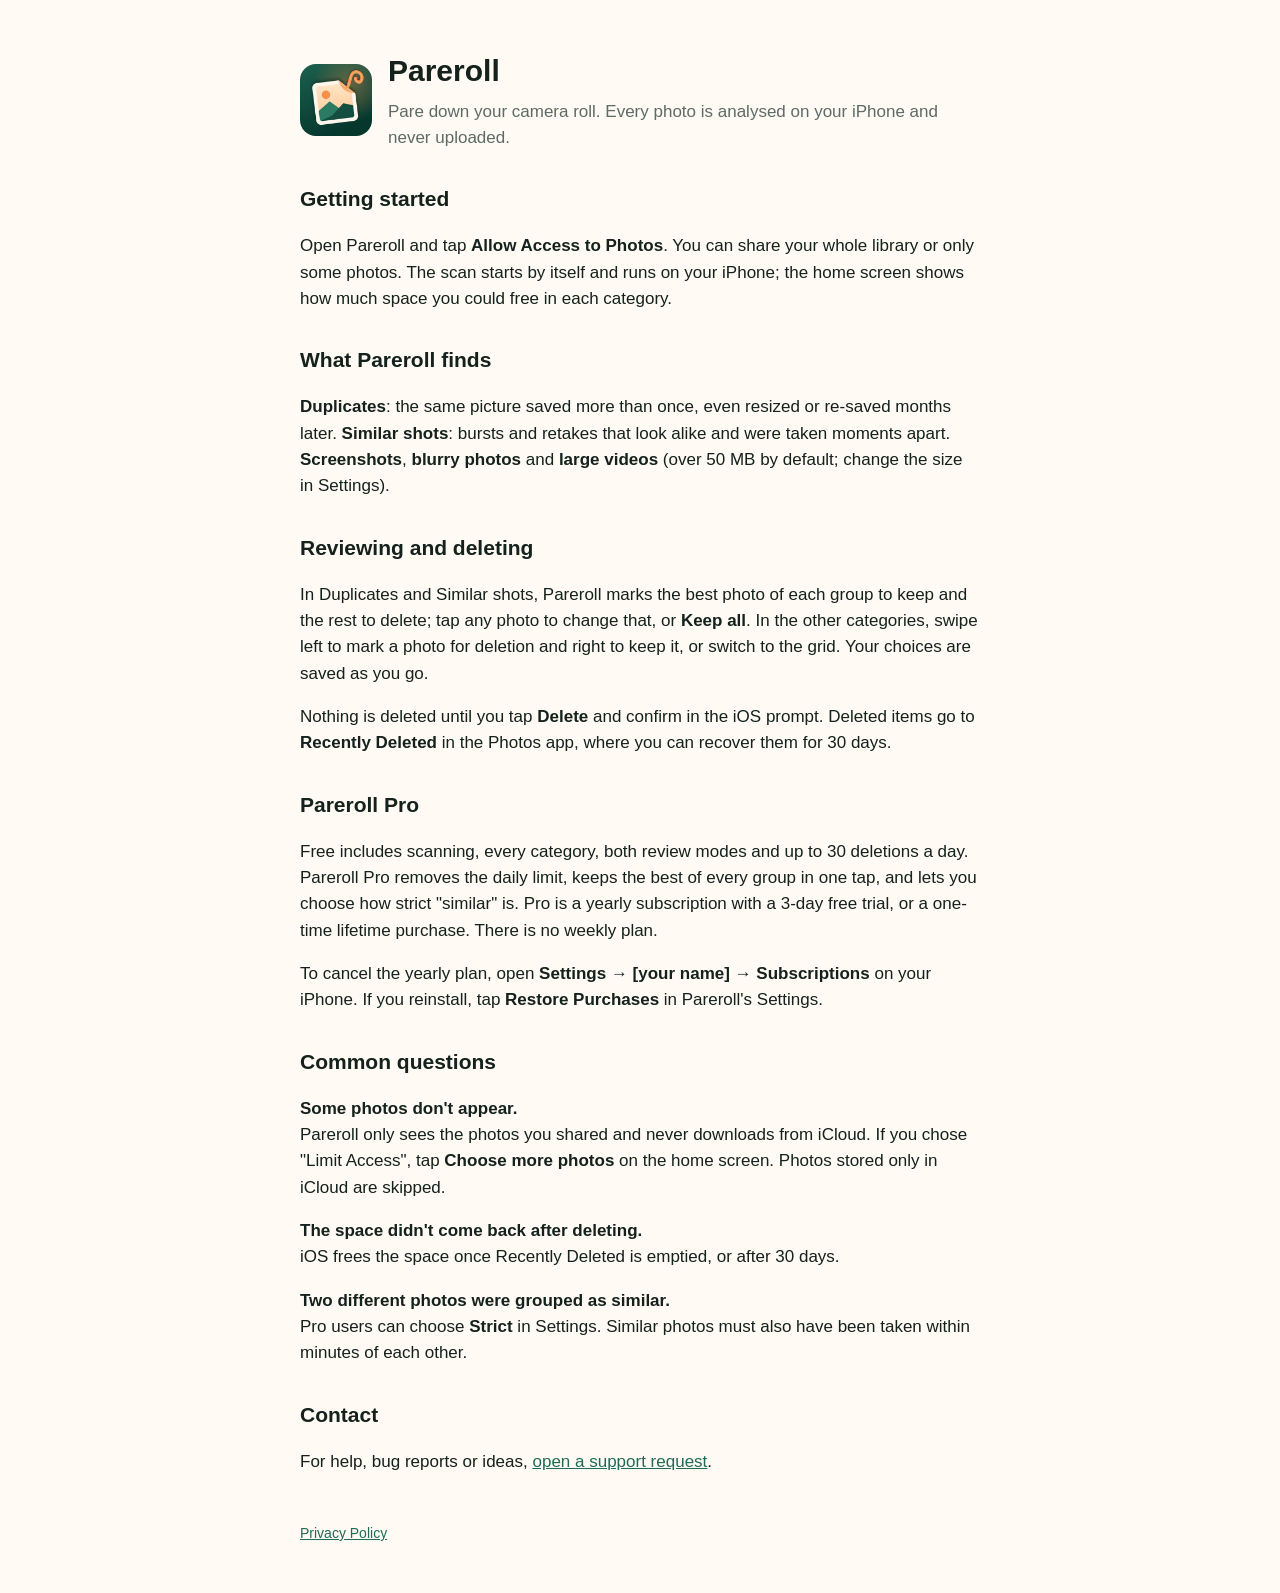
==== index.html @ f3784696 "Add Pareroll support and privacy pages Co-Authored-By: Claude Opus 5.5 <noreply@anthropic.com>" ====
<!doctype html>
<html lang="en">
<head>
<meta charset="utf-8"><meta name="viewport" content="width=device-width, initial-scale=1">
<title>Pareroll Support</title>
<link rel="stylesheet" href="style.css">
</head>
<body><main>
<header><img src="icon.png" alt="Pareroll icon"><div><h1>Pareroll</h1><p class="sub">Pare down your camera roll. Every photo is analysed on your iPhone and never uploaded.</p></div></header>

<h2>Getting started</h2>
<p>Open Pareroll and tap <strong>Allow Access to Photos</strong>. You can share your whole library or only some photos. The scan starts by itself and runs on your iPhone; the home screen shows how much space you could free in each category.</p>

<h2>What Pareroll finds</h2>
<p><strong>Duplicates</strong>: the same picture saved more than once, even resized or re-saved months later. <strong>Similar shots</strong>: bursts and retakes that look alike and were taken moments apart. <strong>Screenshots</strong>, <strong>blurry photos</strong> and <strong>large videos</strong> (over 50 MB by default; change the size in Settings).</p>

<h2>Reviewing and deleting</h2>
<p>In Duplicates and Similar shots, Pareroll marks the best photo of each group to keep and the rest to delete; tap any photo to change that, or <strong>Keep all</strong>. In the other categories, swipe left to mark a photo for deletion and right to keep it, or switch to the grid. Your choices are saved as you go.</p>
<p>Nothing is deleted until you tap <strong>Delete</strong> and confirm in the iOS prompt. Deleted items go to <strong>Recently Deleted</strong> in the Photos app, where you can recover them for 30 days.</p>

<h2>Pareroll Pro</h2>
<p>Free includes scanning, every category, both review modes and up to 30 deletions a day. Pareroll Pro removes the daily limit, keeps the best of every group in one tap, and lets you choose how strict "similar" is. Pro is a yearly subscription with a 3-day free trial, or a one-time lifetime purchase. There is no weekly plan.</p>
<p>To cancel the yearly plan, open <strong>Settings → [your name] → Subscriptions</strong> on your iPhone. If you reinstall, tap <strong>Restore Purchases</strong> in Pareroll's Settings.</p>

<h2>Common questions</h2>
<p><strong>Some photos don't appear.</strong><br>Pareroll only sees the photos you shared and never downloads from iCloud. If you chose "Limit Access", tap <strong>Choose more photos</strong> on the home screen. Photos stored only in iCloud are skipped.</p>
<p><strong>The space didn't come back after deleting.</strong><br>iOS frees the space once Recently Deleted is emptied, or after 30 days.</p>
<p><strong>Two different photos were grouped as similar.</strong><br>Pro users can choose <strong>Strict</strong> in Settings. Similar photos must also have been taken within minutes of each other.</p>

<h2>Contact</h2>
<p>For help, bug reports or ideas, <a href="https://github.com/abdeljalil1/pareroll-site/issues/new">open a support request</a>.</p>

<footer><a href="privacy.html">Privacy Policy</a></footer>
</main></body>
</html>
---- style.css ----
:root { --bg: #fffaf3; --text: #14211d; --muted: #5d6b66; --accent: #1f6b57; }
@media (prefers-color-scheme: dark) { :root { --bg: #0f1d19; --text: #f6efe5; --muted: #a5b3ad; --accent: #f5904a; } }
body { margin: 0; background: var(--bg); color: var(--text); font: 17px/1.55 -apple-system, BlinkMacSystemFont, "Segoe UI", sans-serif; }
main { max-width: 680px; margin: 0 auto; padding: 48px 16px; }
header { display: flex; align-items: center; gap: 16px; margin-bottom: 32px; }
header img { width: 72px; height: 72px; border-radius: 16px; }
h1 { margin: 0; font-size: 30px; }
h2 { margin-top: 32px; font-size: 21px; }
p.sub { margin: 4px 0 0; color: var(--muted); }
a { color: var(--accent); }
footer { margin-top: 48px; color: var(--muted); font-size: 14px; }
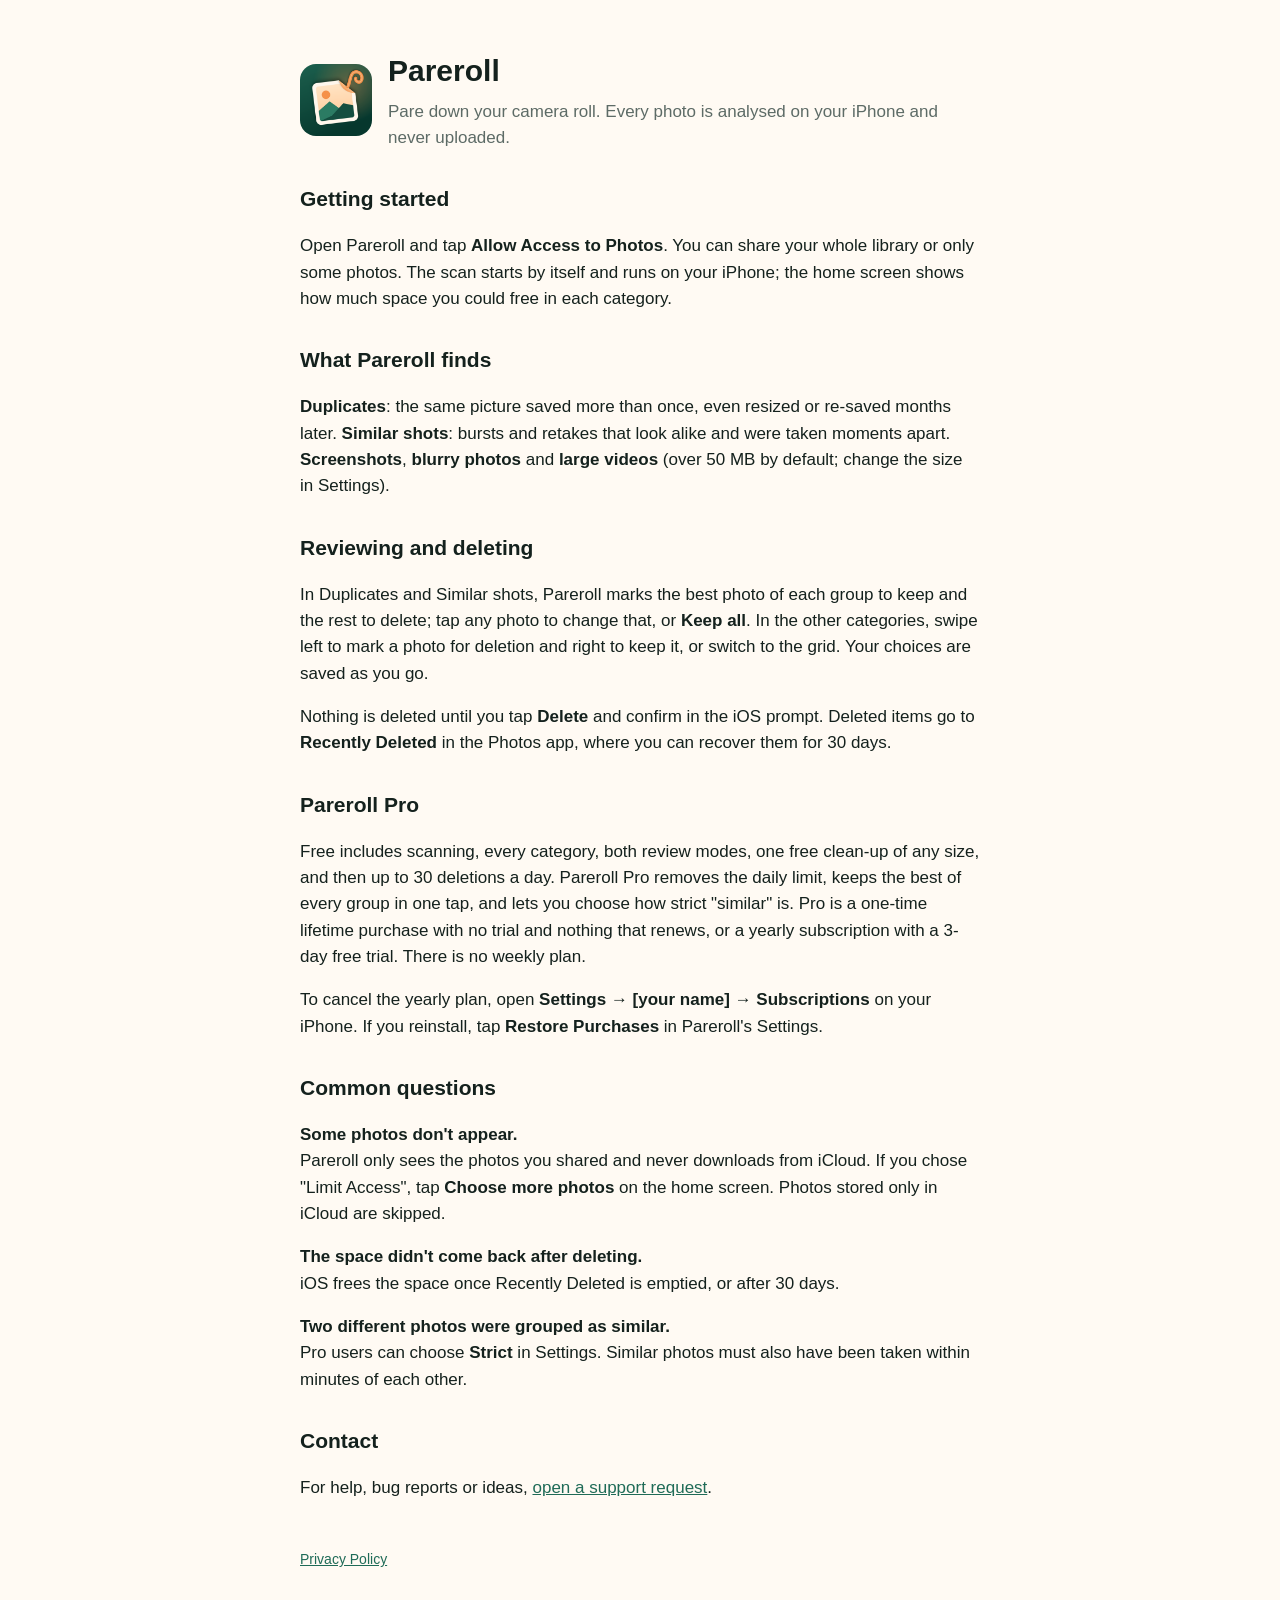
==== commit fcf90bc9: "Describe the free big clean-up and the no-trial lifetime option Co-Authored-By: Claude Opus 5.5 <nor" ====
--- a/index.html
+++ b/index.html
@@ -19,7 +19,7 @@
 <p>Nothing is deleted until you tap <strong>Delete</strong> and confirm in the iOS prompt. Deleted items go to <strong>Recently Deleted</strong> in the Photos app, where you can recover them for 30 days.</p>
 
 <h2>Pareroll Pro</h2>
-<p>Free includes scanning, every category, both review modes and up to 30 deletions a day. Pareroll Pro removes the daily limit, keeps the best of every group in one tap, and lets you choose how strict "similar" is. Pro is a yearly subscription with a 3-day free trial, or a one-time lifetime purchase. There is no weekly plan.</p>
+<p>Free includes scanning, every category, both review modes, one free clean-up of any size, and then up to 30 deletions a day. Pareroll Pro removes the daily limit, keeps the best of every group in one tap, and lets you choose how strict "similar" is. Pro is a one-time lifetime purchase with no trial and nothing that renews, or a yearly subscription with a 3-day free trial. There is no weekly plan.</p>
 <p>To cancel the yearly plan, open <strong>Settings → [your name] → Subscriptions</strong> on your iPhone. If you reinstall, tap <strong>Restore Purchases</strong> in Pareroll's Settings.</p>
 
 <h2>Common questions</h2>
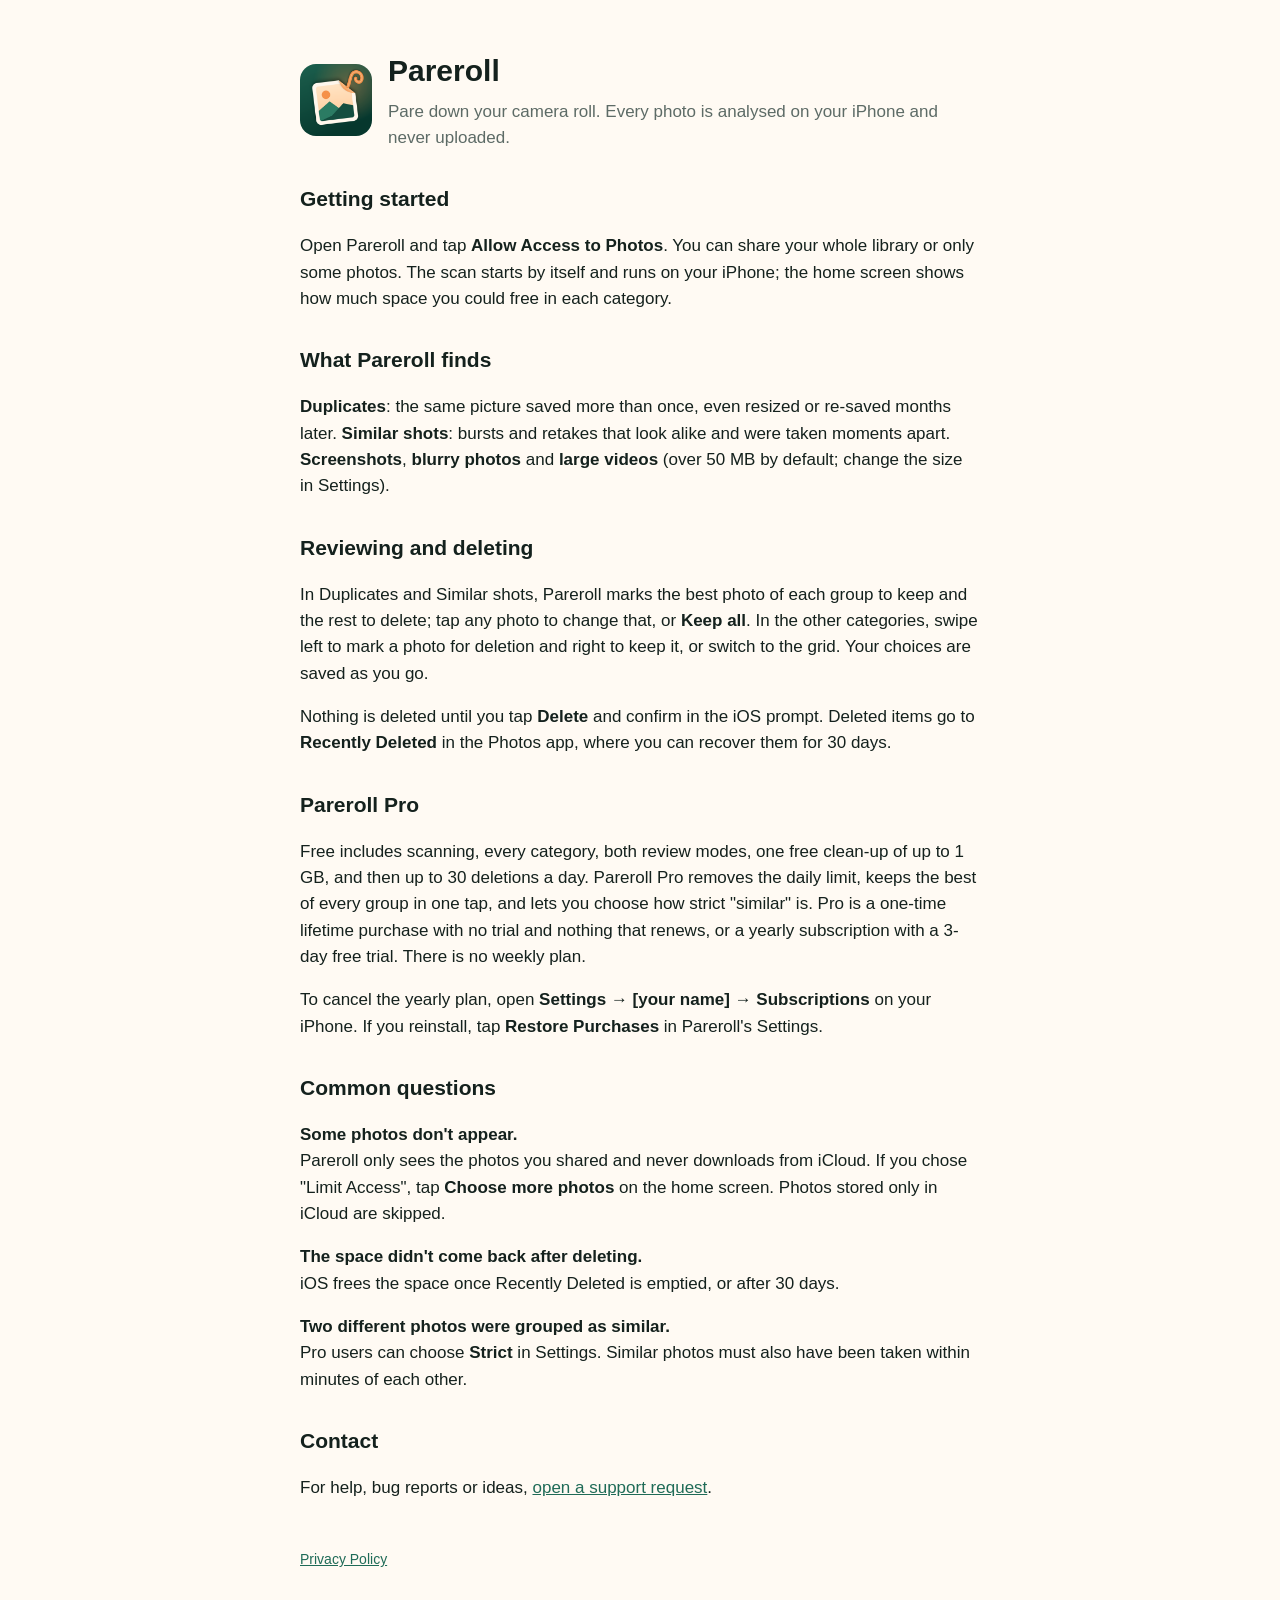
==== commit 442b5df1: "Say the free first clean-up covers up to 1 GB Co-Authored-By: Claude Opus 5.5 <noreply@anthropic.com" ====
--- a/index.html
+++ b/index.html
@@ -19,7 +19,7 @@
 <p>Nothing is deleted until you tap <strong>Delete</strong> and confirm in the iOS prompt. Deleted items go to <strong>Recently Deleted</strong> in the Photos app, where you can recover them for 30 days.</p>
 
 <h2>Pareroll Pro</h2>
-<p>Free includes scanning, every category, both review modes, one free clean-up of any size, and then up to 30 deletions a day. Pareroll Pro removes the daily limit, keeps the best of every group in one tap, and lets you choose how strict "similar" is. Pro is a one-time lifetime purchase with no trial and nothing that renews, or a yearly subscription with a 3-day free trial. There is no weekly plan.</p>
+<p>Free includes scanning, every category, both review modes, one free clean-up of up to 1 GB, and then up to 30 deletions a day. Pareroll Pro removes the daily limit, keeps the best of every group in one tap, and lets you choose how strict "similar" is. Pro is a one-time lifetime purchase with no trial and nothing that renews, or a yearly subscription with a 3-day free trial. There is no weekly plan.</p>
 <p>To cancel the yearly plan, open <strong>Settings → [your name] → Subscriptions</strong> on your iPhone. If you reinstall, tap <strong>Restore Purchases</strong> in Pareroll's Settings.</p>
 
 <h2>Common questions</h2>
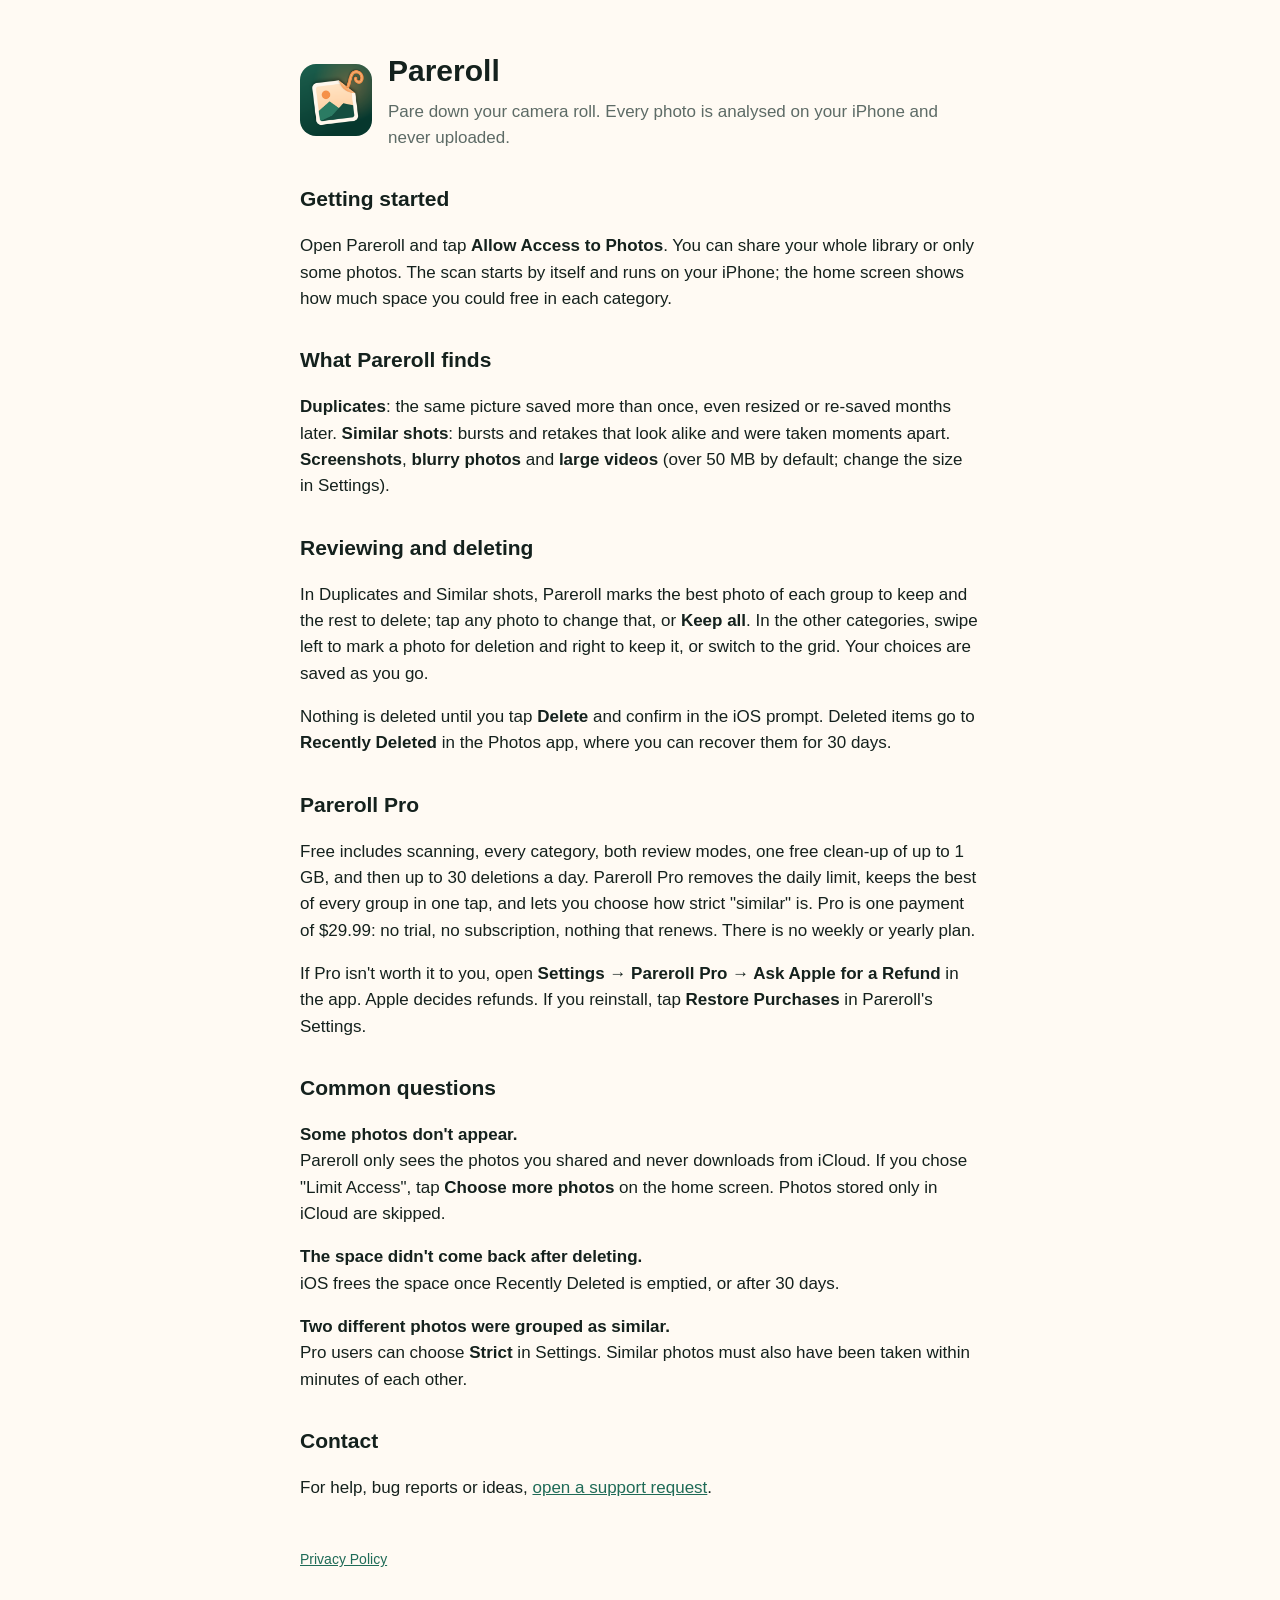
==== commit bb149682: "One price and the in-app refund button Co-Authored-By: Claude Opus 5.5 <noreply@anthropic.com>" ====
--- a/index.html
+++ b/index.html
@@ -19,8 +19,8 @@
 <p>Nothing is deleted until you tap <strong>Delete</strong> and confirm in the iOS prompt. Deleted items go to <strong>Recently Deleted</strong> in the Photos app, where you can recover them for 30 days.</p>
 
 <h2>Pareroll Pro</h2>
-<p>Free includes scanning, every category, both review modes, one free clean-up of up to 1 GB, and then up to 30 deletions a day. Pareroll Pro removes the daily limit, keeps the best of every group in one tap, and lets you choose how strict "similar" is. Pro is a one-time lifetime purchase with no trial and nothing that renews, or a yearly subscription with a 3-day free trial. There is no weekly plan.</p>
-<p>To cancel the yearly plan, open <strong>Settings → [your name] → Subscriptions</strong> on your iPhone. If you reinstall, tap <strong>Restore Purchases</strong> in Pareroll's Settings.</p>
+<p>Free includes scanning, every category, both review modes, one free clean-up of up to 1 GB, and then up to 30 deletions a day. Pareroll Pro removes the daily limit, keeps the best of every group in one tap, and lets you choose how strict "similar" is. Pro is one payment of $29.99: no trial, no subscription, nothing that renews. There is no weekly or yearly plan.</p>
+<p>If Pro isn't worth it to you, open <strong>Settings → Pareroll Pro → Ask Apple for a Refund</strong> in the app. Apple decides refunds. If you reinstall, tap <strong>Restore Purchases</strong> in Pareroll's Settings.</p>
 
 <h2>Common questions</h2>
 <p><strong>Some photos don't appear.</strong><br>Pareroll only sees the photos you shared and never downloads from iCloud. If you chose "Limit Access", tap <strong>Choose more photos</strong> on the home screen. Photos stored only in iCloud are skipped.</p>
